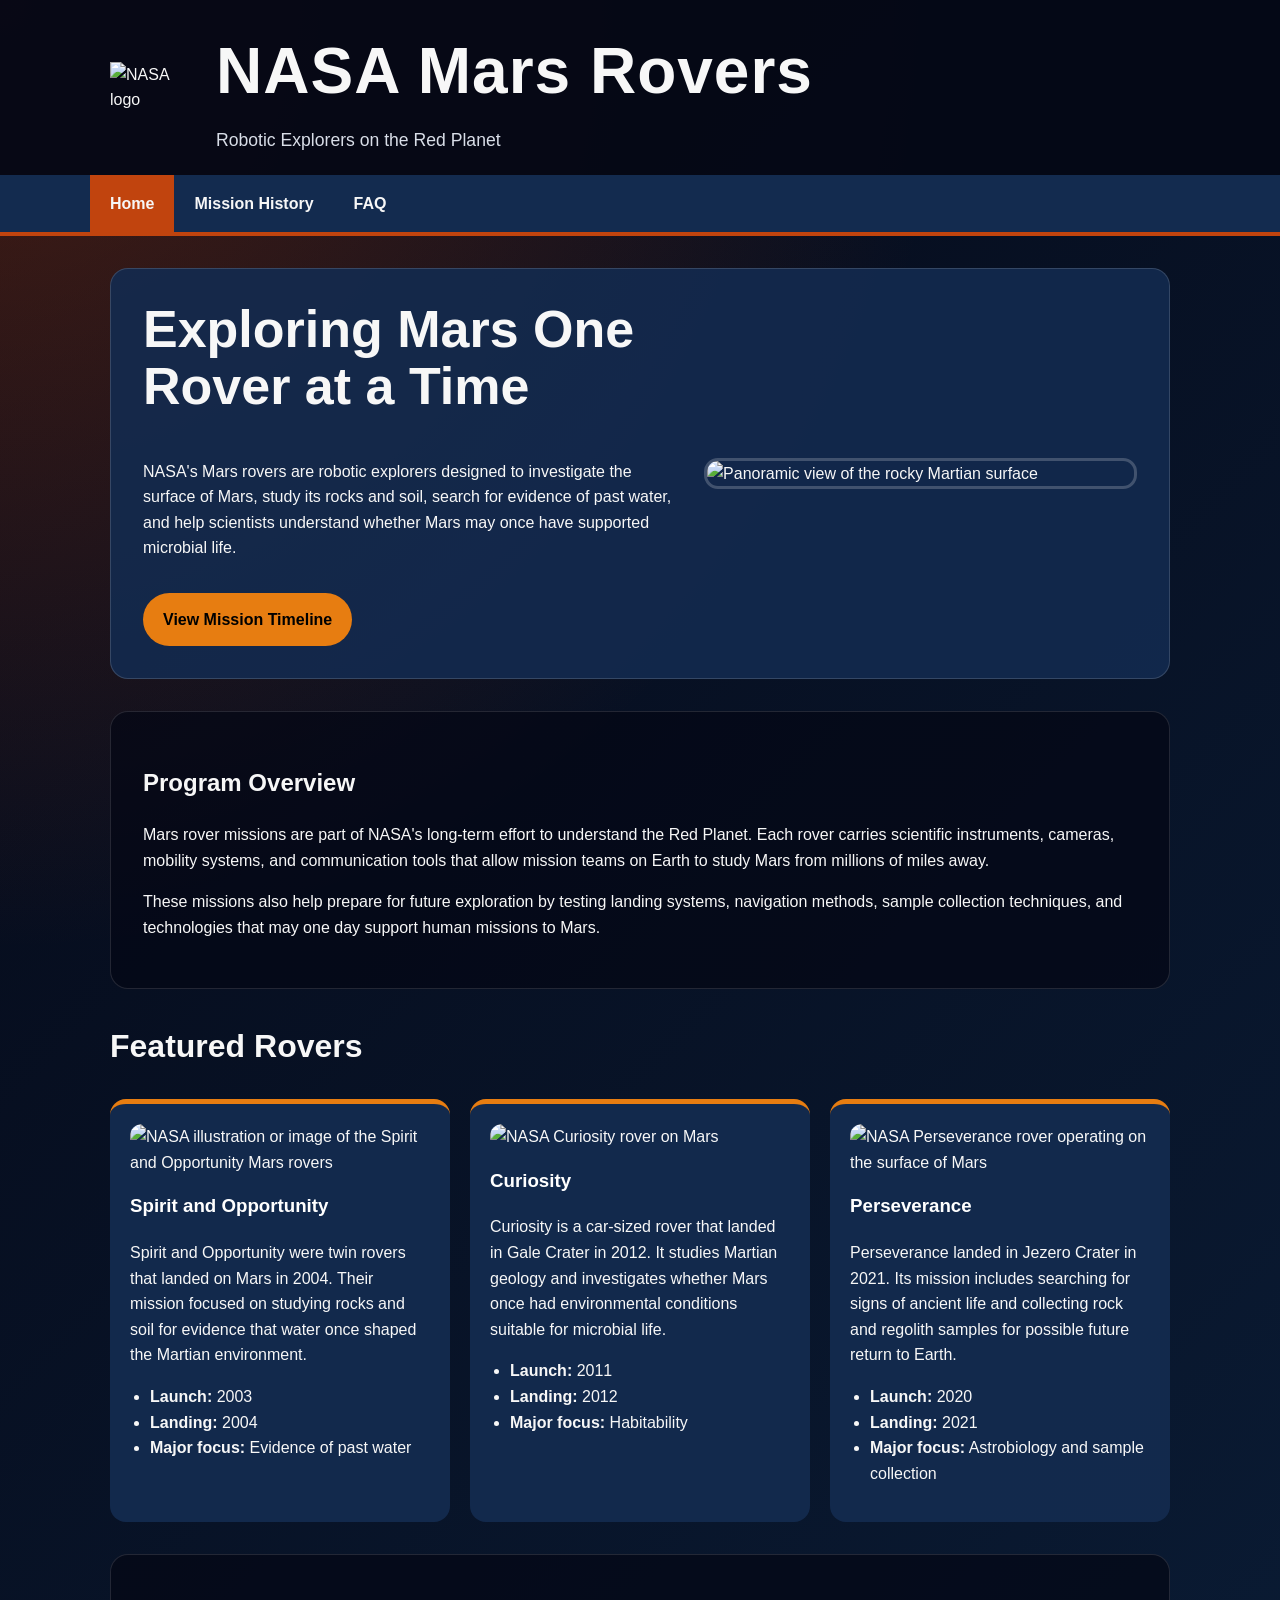
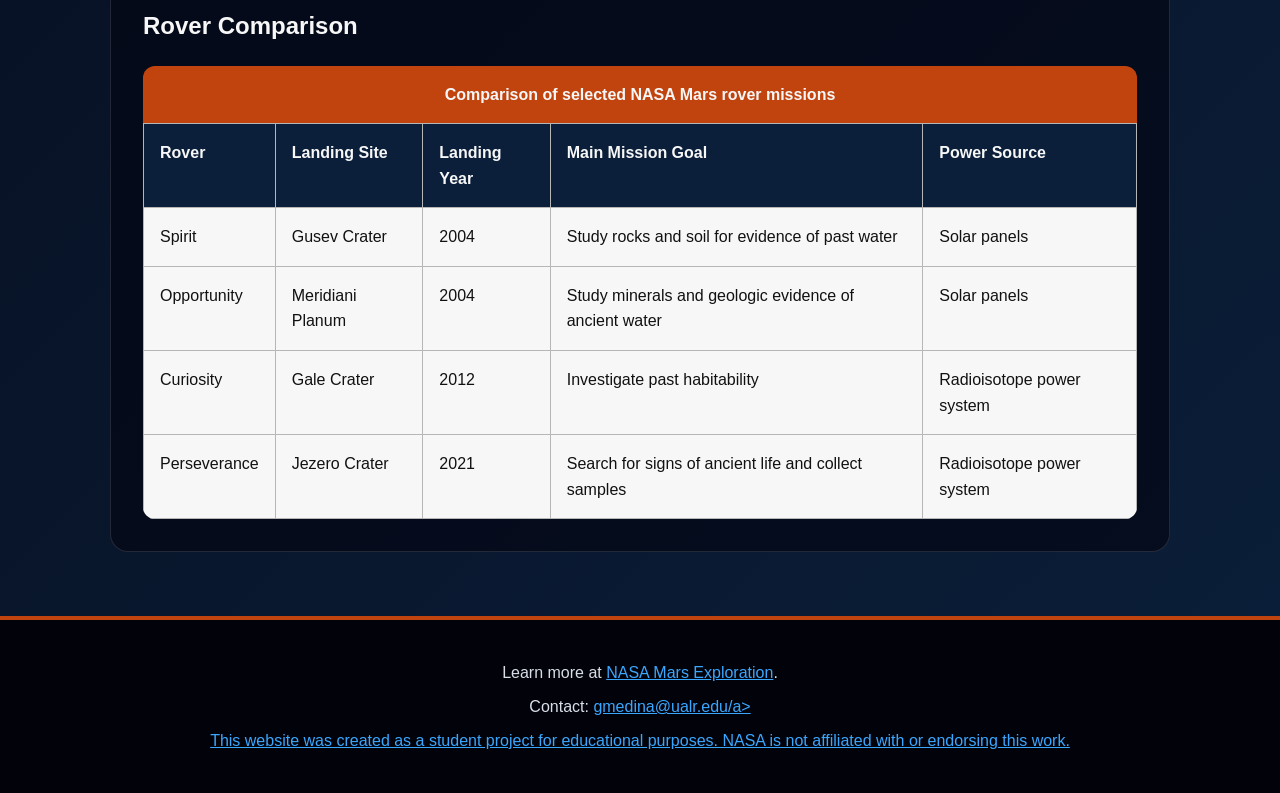
==== Mar-Rover/index.html @ 41aeaa6f "Added Mars Rover Assignment" ====
<!DOCTYPE html>
<html lang="en">
<head>
  <meta charset="UTF-8">
  <meta name="viewport" content="width=device-width, initial-scale=1.0">
  <title>NASA Mars Rovers | Home</title>
  <meta name="description" content="A student project website about NASA's Mars Rover Program, including Spirit, Opportunity, Curiosity, and Perseverance.">
  <meta name="keywords" content="NASA, Mars, rovers, Perseverance, Curiosity, Spirit, Opportunity, JPL, space exploration">
  <meta name="robots" content="noindex">
  <link rel="stylesheet" href="css/styles.css">
</head>

<body>
  <header class="site-header" role="banner">
    <a class="skip-link" href="#main-content">Skip to main content</a>

    <div class="header-inner">
      <img src="images/nasa-logo.png" alt="NASA logo" class="logo">
      <div>
        <h1>NASA Mars Rovers</h1>
        <p>Robotic Explorers on the Red Planet</p>
      </div>
    </div>

    <nav class="site-nav" aria-label="Main navigation">
      <ul>
        <li><a href="index.html" aria-current="page">Home</a></li>
        <li><a href="history.html">Mission History</a></li>
        <li><a href="faq.html">FAQ</a></li>
      </ul>
    </nav>
  </header>

  <main id="main-content">
    <section class="hero">
      <div class="hero-text">
        <h2>Exploring Mars One Rover at a Time</h2>
        <p>
          NASA's Mars rovers are robotic explorers designed to investigate the surface of Mars,
          study its rocks and soil, search for evidence of past water, and help scientists
          understand whether Mars may once have supported microbial life.
        </p>
        <a class="button" href="history.html">View Mission Timeline</a>
      </div>
      <img src="images/mars-hero.jpg" alt="Panoramic view of the rocky Martian surface">
    </section>

    <section class="intro-section">
      <h2>Program Overview</h2>
      <p>
        Mars rover missions are part of NASA's long-term effort to understand the Red Planet.
        Each rover carries scientific instruments, cameras, mobility systems, and communication
        tools that allow mission teams on Earth to study Mars from millions of miles away.
      </p>
      <p>
        These missions also help prepare for future exploration by testing landing systems,
        navigation methods, sample collection techniques, and technologies that may one day
        support human missions to Mars.
      </p>
    </section>

    <section class="cards-section" aria-labelledby="featured-rovers">
      <h2 id="featured-rovers">Featured Rovers</h2>

      <div class="card-grid">
        <article class="card">
          <img src="images/spirit-opportunity.jpg" alt="NASA illustration or image of the Spirit and Opportunity Mars rovers">
          <h3>Spirit and Opportunity</h3>
          <p>
            Spirit and Opportunity were twin rovers that landed on Mars in 2004. Their mission
            focused on studying rocks and soil for evidence that water once shaped the Martian
            environment.
          </p>
          <ul>
            <li><strong>Launch:</strong> 2003</li>
            <li><strong>Landing:</strong> 2004</li>
            <li><strong>Major focus:</strong> Evidence of past water</li>
          </ul>
        </article>

        <article class="card">
          <img src="images/curiosity.jpg" alt="NASA Curiosity rover on Mars">
          <h3>Curiosity</h3>
          <p>
            Curiosity is a car-sized rover that landed in Gale Crater in 2012. It studies
            Martian geology and investigates whether Mars once had environmental conditions
            suitable for microbial life.
          </p>
          <ul>
            <li><strong>Launch:</strong> 2011</li>
            <li><strong>Landing:</strong> 2012</li>
            <li><strong>Major focus:</strong> Habitability</li>
          </ul>
        </article>

        <article class="card">
          <img src="images/perseverance.jpg" alt="NASA Perseverance rover operating on the surface of Mars">
          <h3>Perseverance</h3>
          <p>
            Perseverance landed in Jezero Crater in 2021. Its mission includes searching for
            signs of ancient life and collecting rock and regolith samples for possible future
            return to Earth.
          </p>
          <ul>
            <li><strong>Launch:</strong> 2020</li>
            <li><strong>Landing:</strong> 2021</li>
            <li><strong>Major focus:</strong> Astrobiology and sample collection</li>
          </ul>
        </article>
      </div>
    </section>

    <section class="table-section" aria-labelledby="comparison-heading">
      <h2 id="comparison-heading">Rover Comparison</h2>

      <div class="table-wrapper">
        <table>
          <caption>Comparison of selected NASA Mars rover missions</caption>
          <thead>
            <tr>
              <th scope="col">Rover</th>
              <th scope="col">Landing Site</th>
              <th scope="col">Landing Year</th>
              <th scope="col">Main Mission Goal</th>
              <th scope="col">Power Source</th>
            </tr>
          </thead>
          <tbody>
            <tr>
              <td>Spirit</td>
              <td>Gusev Crater</td>
              <td>2004</td>
              <td>Study rocks and soil for evidence of past water</td>
              <td>Solar panels</td>
            </tr>
            <tr>
              <td>Opportunity</td>
              <td>Meridiani Planum</td>
              <td>2004</td>
              <td>Study minerals and geologic evidence of ancient water</td>
              <td>Solar panels</td>
            </tr>
            <tr>
              <td>Curiosity</td>
              <td>Gale Crater</td>
              <td>2012</td>
              <td>Investigate past habitability</td>
              <td>Radioisotope power system</td>
            </tr>
            <tr>
              <td>Perseverance</td>
              <td>Jezero Crater</td>
              <td>2021</td>
              <td>Search for signs of ancient life and collect samples</td>
              <td>Radioisotope power system</td>
            </tr>
          </tbody>
        </table>
      </div>
    </section>
  </main>

  <footer class="site-footer" role="contentinfo">
    <p>
      Learn more at
      <a href="https://mars.nasa.gov/" target="_blank" rel="noopener noreferrer">NASA Mars Exploration</a>.
    </p>
    <p>
      Contact:
      <a href="mailto:gmedina@ualr.edu">gmedina@ualr.edu/a>
    </p>
    <p>
      This website was created as a student project for educational purposes. NASA is not affiliated with or endorsing this work.
    </p>
  </footer>
</body>
</html>
---- Mar-Rover/css/styles.css ----
/* --------------------
   Base Styles
-------------------- */

:root {
  --space-black: #050816;
  --deep-blue: #0b1f3a;
  --mars-red: #c1440e;
  --mars-orange: #e77d11;
  --star-white: #f7f7f7;
  --soft-gray: #d9dee8;
  --panel-blue: #132b4f;
  --accent-blue: #3aa7ff;
}

html {
  box-sizing: border-box;
  scroll-behavior: smooth;
}

*,
*:before,
*:after {
  box-sizing: inherit;
}

body {
  margin: 0;
  font-family: Arial, Helvetica, sans-serif;
  color: var(--star-white);
  background:
    radial-gradient(circle at top left, rgba(193, 68, 14, 0.35), transparent 35%),
    linear-gradient(135deg, var(--space-black), var(--deep-blue));
  line-height: 1.6;
}

img {
  max-width: 100%;
  height: auto;
  display: block;
}

a {
  color: var(--accent-blue);
}

a:focus,
button:focus {
  outline: 3px solid var(--mars-orange);
  outline-offset: 4px;
}

.skip-link {
  position: absolute;
  top: -100px;
  left: 1rem;
  background: var(--mars-orange);
  color: #000;
  padding: 0.75rem 1rem;
  z-index: 1000;
}

.skip-link:focus {
  top: 1rem;
}

/* --------------------
   Header and Navigation
-------------------- */

.site-header {
  background: rgba(5, 8, 22, 0.95);
  border-bottom: 4px solid var(--mars-red);
}

.header-inner {
  max-width: 1100px;
  margin: 0 auto;
  padding: 1.25rem;
  display: flex;
  align-items: center;
  gap: 1rem;
}

.logo {
  width: 90px;
  height: auto;
}

.site-header h1 {
  margin: 0;
  font-size: clamp(2rem, 5vw, 4rem);
  letter-spacing: 1px;
}

.site-header p {
  margin: 0.25rem 0 0;
  color: var(--soft-gray);
  font-size: 1.1rem;
}

.site-nav {
  background: var(--panel-blue);
}

.site-nav ul {
  max-width: 1100px;
  margin: 0 auto;
  padding: 0;
  display: flex;
  list-style: none;
}

.site-nav li {
  margin: 0;
}

.site-nav a {
  display: block;
  padding: 1rem 1.25rem;
  color: var(--star-white);
  text-decoration: none;
  font-weight: bold;
}

.site-nav a:hover,
.site-nav a[aria-current="page"] {
  background: var(--mars-red);
}

/* --------------------
   Layout
-------------------- */

main {
  max-width: 1100px;
  margin: 0 auto;
  padding: 2rem 1.25rem;
}

section {
  margin-bottom: 2rem;
}

.hero {
  display: grid;
  grid-template-columns: 1.1fr 0.9fr;
  gap: 2rem;
  align-items: center;
  background: rgba(19, 43, 79, 0.9);
  padding: 2rem;
  border-radius: 18px;
  border: 1px solid rgba(255, 255, 255, 0.15);
}

.hero h2,
.page-title h2 {
  margin-top: 0;
  font-size: clamp(2rem, 5vw, 3.25rem);
  line-height: 1.1;
}

.hero img {
  border-radius: 14px;
  border: 3px solid rgba(255, 255, 255, 0.2);
}

.button {
  display: inline-block;
  background: var(--mars-orange);
  color: #000;
  text-decoration: none;
  font-weight: bold;
  padding: 0.85rem 1.25rem;
  border-radius: 999px;
  margin-top: 1rem;
}

.button:hover {
  background: #ffb347;
}

.intro-section,
.table-section,
.page-title,
.callout,
.faq-list,
.timeline,
.mission-grid {
  background: rgba(5, 8, 22, 0.72);
  padding: 2rem;
  border-radius: 18px;
  border: 1px solid rgba(255, 255, 255, 0.12);
}

/* --------------------
   Cards
-------------------- */

.cards-section h2 {
  font-size: 2rem;
}

.card-grid {
  display: grid;
  grid-template-columns: repeat(3, 1fr);
  gap: 1.25rem;
}

.card,
.info-panel,
.faq-item {
  background: rgba(19, 43, 79, 0.95);
  padding: 1.25rem;
  border-radius: 16px;
  border-top: 5px solid var(--mars-orange);
}

.card img {
  border-radius: 12px;
  margin-bottom: 1rem;
}

.card h3,
.info-panel h3,
.faq-item h3 {
  margin-top: 0;
  color: #ffffff;
}

.card ul {
  padding-left: 1.25rem;
}

/* --------------------
   Table
-------------------- */

.table-wrapper {
  overflow-x: auto;
}

table {
  width: 100%;
  border-collapse: collapse;
  background: var(--star-white);
  color: #111;
  border-radius: 12px;
  overflow: hidden;
}

caption {
  padding: 1rem;
  font-weight: bold;
  color: var(--star-white);
  background: var(--mars-red);
}

th,
td {
  padding: 1rem;
  border: 1px solid #b6b6b6;
  text-align: left;
  vertical-align: top;
}

th {
  background: var(--deep-blue);
  color: var(--star-white);
}

/* --------------------
   Timeline
-------------------- */

.timeline {
  position: relative;
}

.timeline-item {
  display: grid;
  grid-template-columns: 160px 1fr;
  gap: 1.5rem;
  margin: 1.5rem 0;
  position: relative;
}

.timeline-date {
  background: var(--mars-orange);
  color: #000;
  font-weight: bold;
  padding: 1rem;
  border-radius: 12px;
  text-align: center;
  align-self: start;
}

.timeline-content {
  background: rgba(19, 43, 79, 0.95);
  padding: 1.25rem;
  border-left: 6px solid var(--mars-red);
  border-radius: 12px;
}

/* --------------------
   Mission Grid and FAQ
-------------------- */

.mission-grid {
  display: grid;
  grid-template-columns: repeat(3, 1fr);
  gap: 1.25rem;
}

.mission-grid h2 {
  grid-column: 1 / -1;
}

.info-panel h4 {
  color: #ffb347;
  margin-bottom: 0.25rem;
}

.faq-item {
  margin-bottom: 1rem;
}

.callout {
  border-left: 8px solid var(--mars-orange);
}

/* --------------------
   Footer
-------------------- */

.site-footer {
  background: #02030a;
  border-top: 4px solid var(--mars-red);
  padding: 2rem 1.25rem;
  text-align: center;
  color: var(--soft-gray);
}

.site-footer p {
  max-width: 900px;
  margin: 0.5rem auto;
}

/* --------------------
   Responsive Design
-------------------- */

@media (max-width: 850px) {
  .hero,
  .card-grid,
  .mission-grid {
    grid-template-columns: 1fr;
  }

  .timeline-item {
    grid-template-columns: 1fr;
  }

  .site-nav ul {
    flex-direction: column;
  }

  .header-inner {
    flex-direction: column;
    text-align: center;
  }
}

@media (max-width: 500px) {
  main {
    padding: 1rem;
  }

  .hero,
  .intro-section,
  .table-section,
  .page-title,
  .callout,
  .faq-list,
  .timeline,
  .mission-grid {
    padding: 1.25rem;
  }

  th,
  td {
    padding: 0.75rem;
  }
}
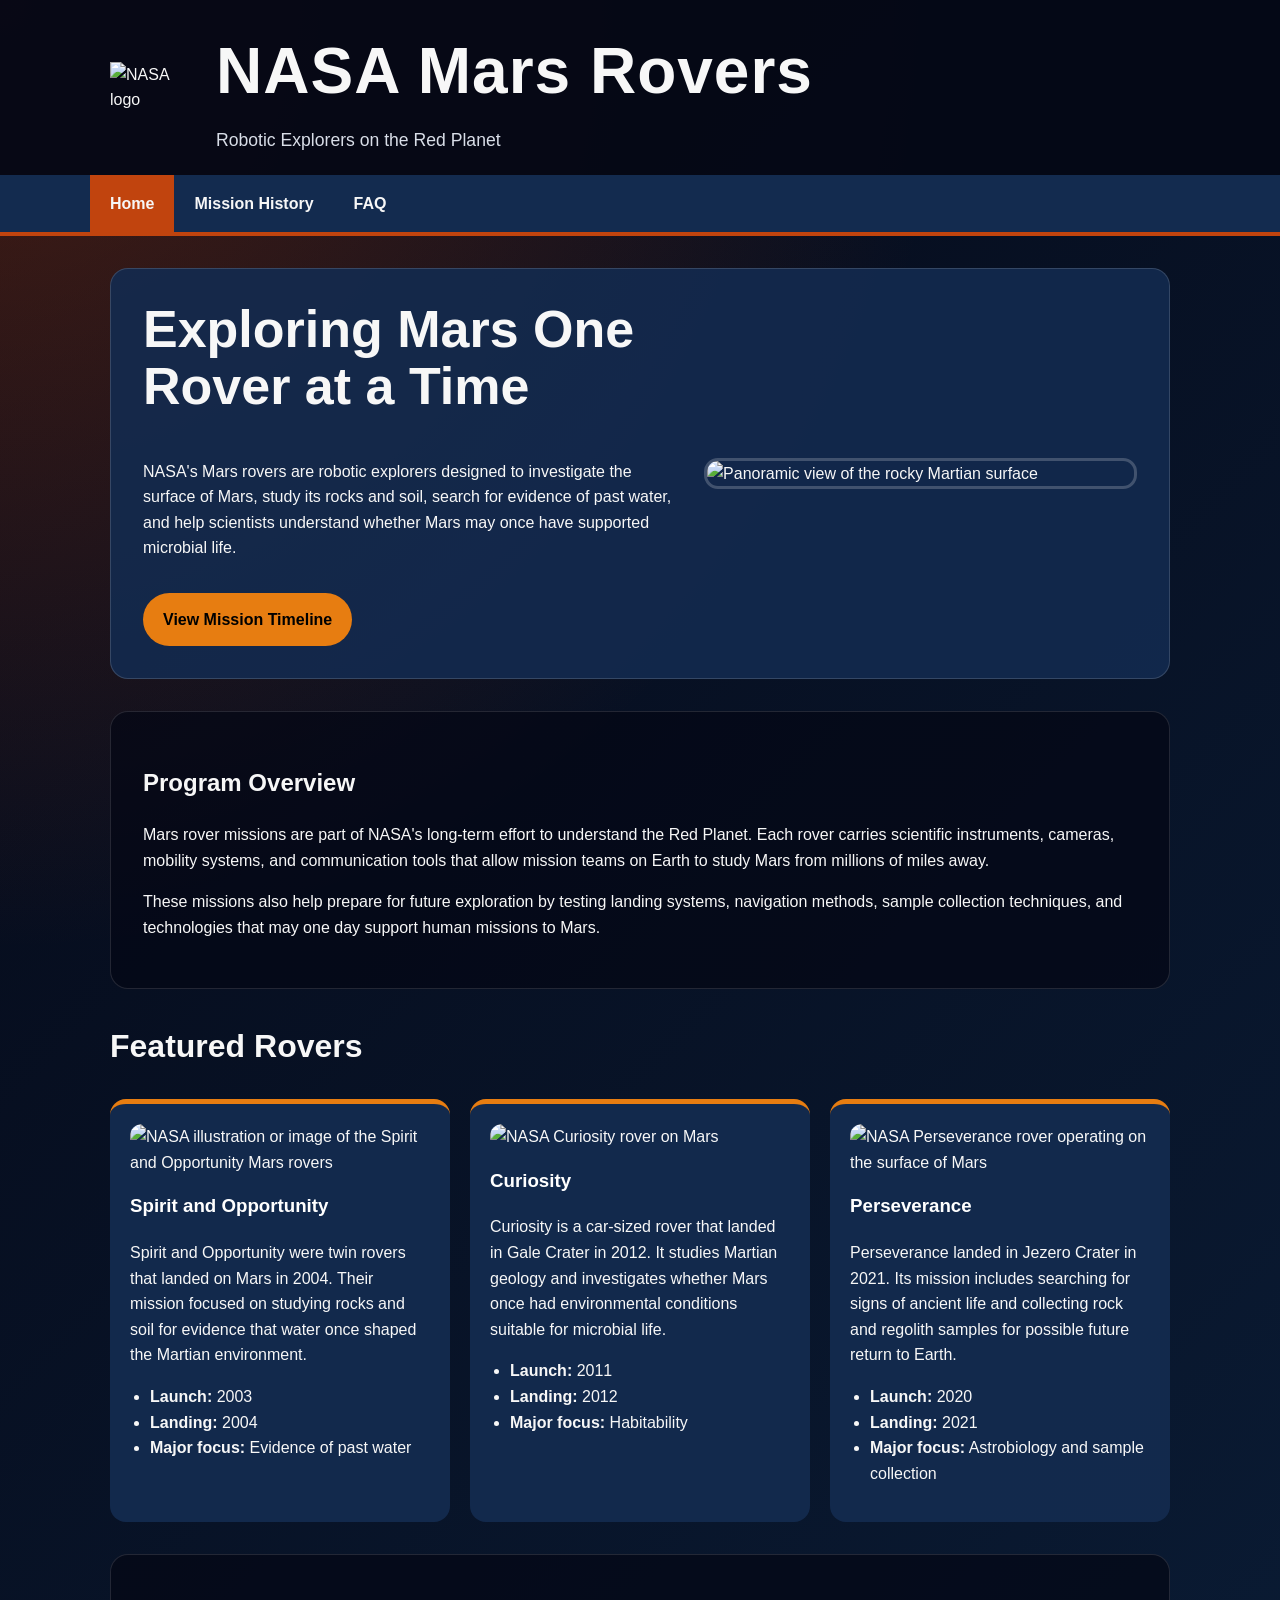
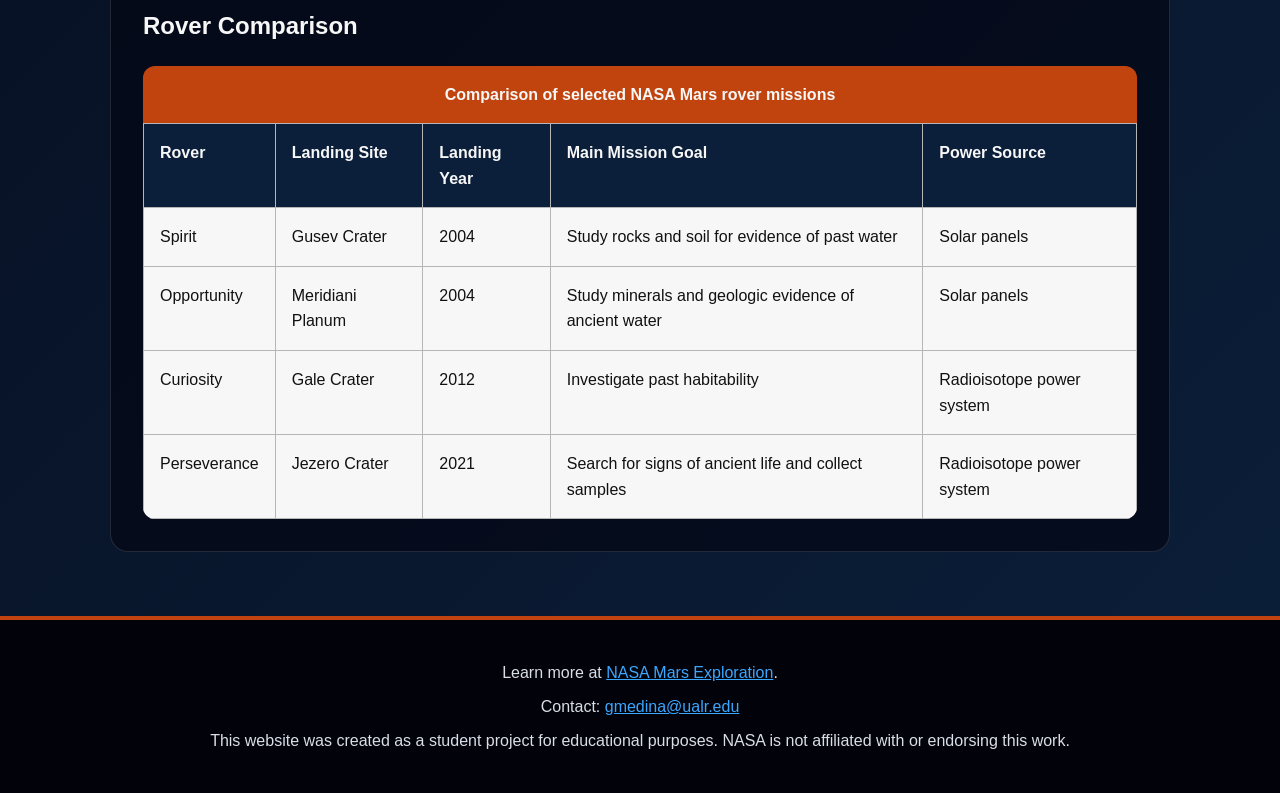
==== commit b6765bc3: "fixed my gmail in mars rover" ====
--- a/Mar-Rover/index.html
+++ b/Mar-Rover/index.html
@@ -167,7 +167,7 @@
     </p>
     <p>
       Contact:
-      <a href="mailto:gmedina@ualr.edu">gmedina@ualr.edu/a>
+      <a href="mailto:gmedina@ualr.edu">gmedina@ualr.edu</a>
     </p>
     <p>
       This website was created as a student project for educational purposes. NASA is not affiliated with or endorsing this work.
